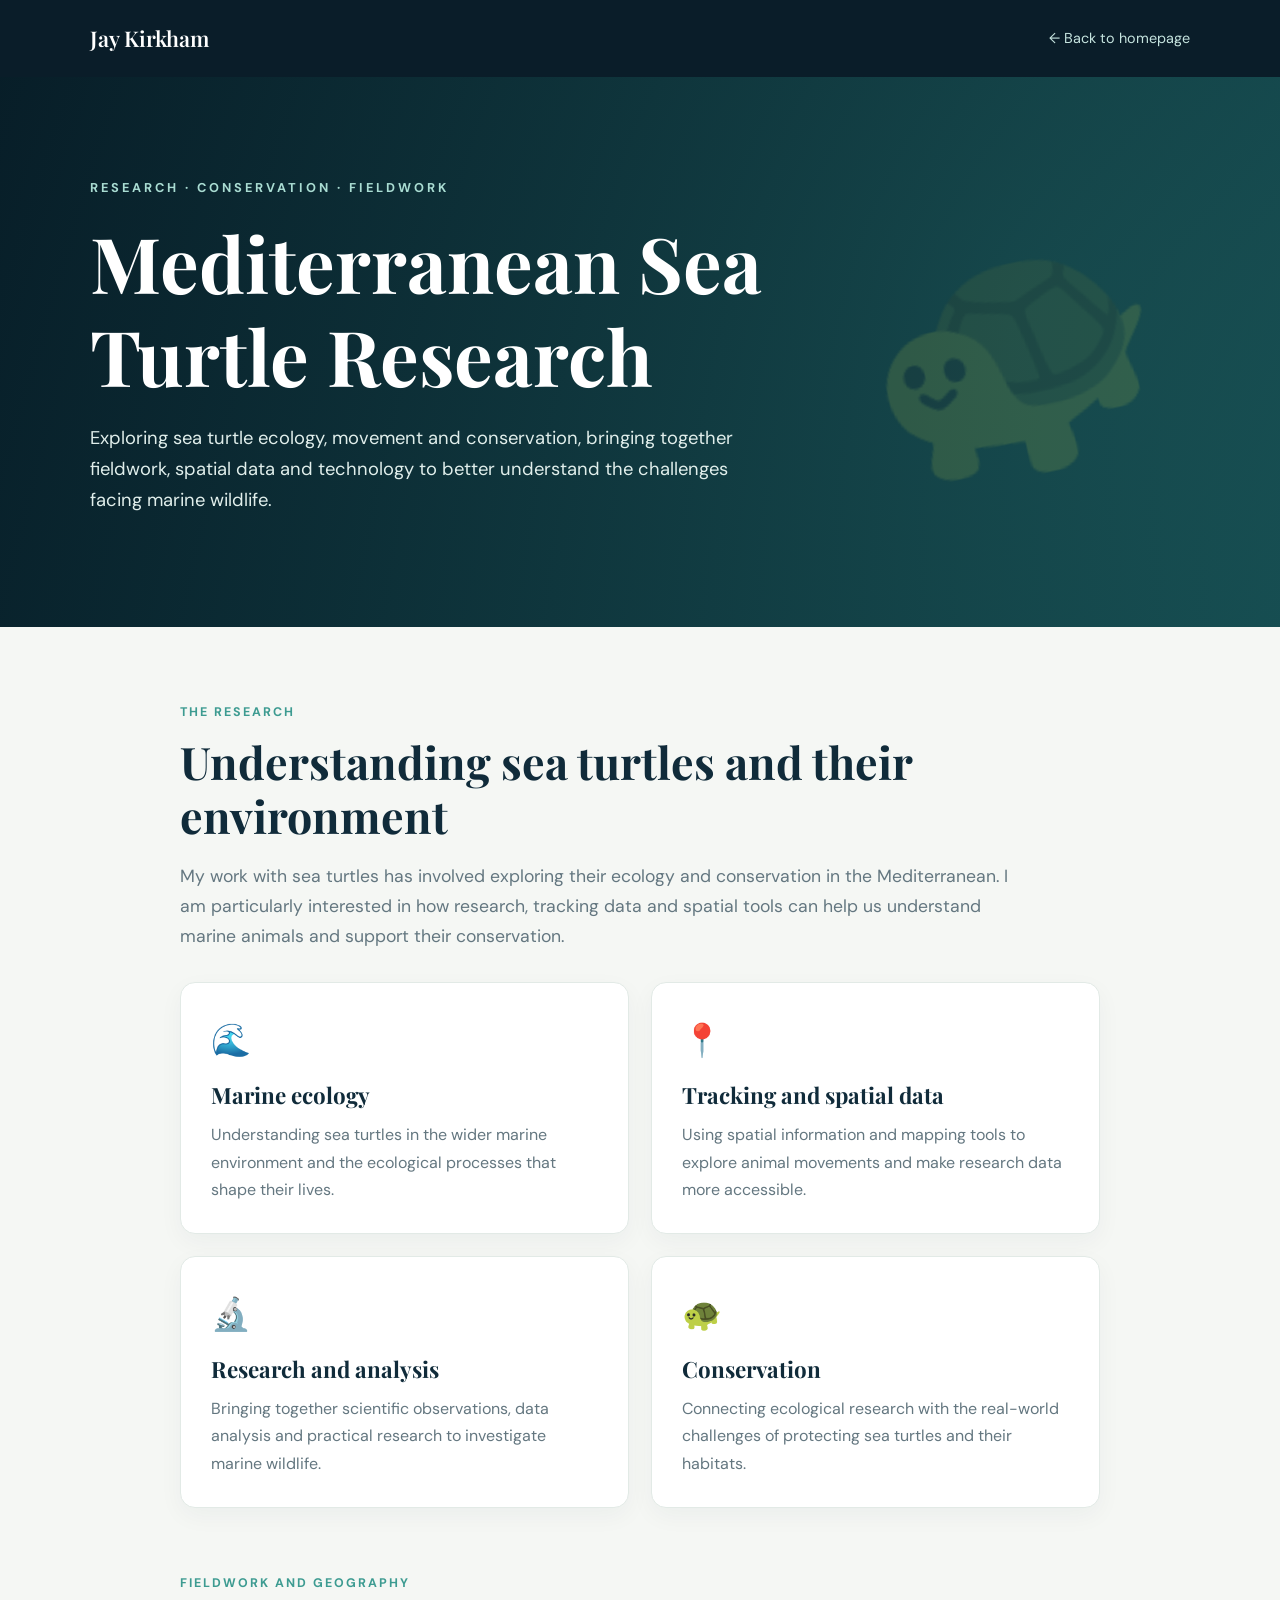
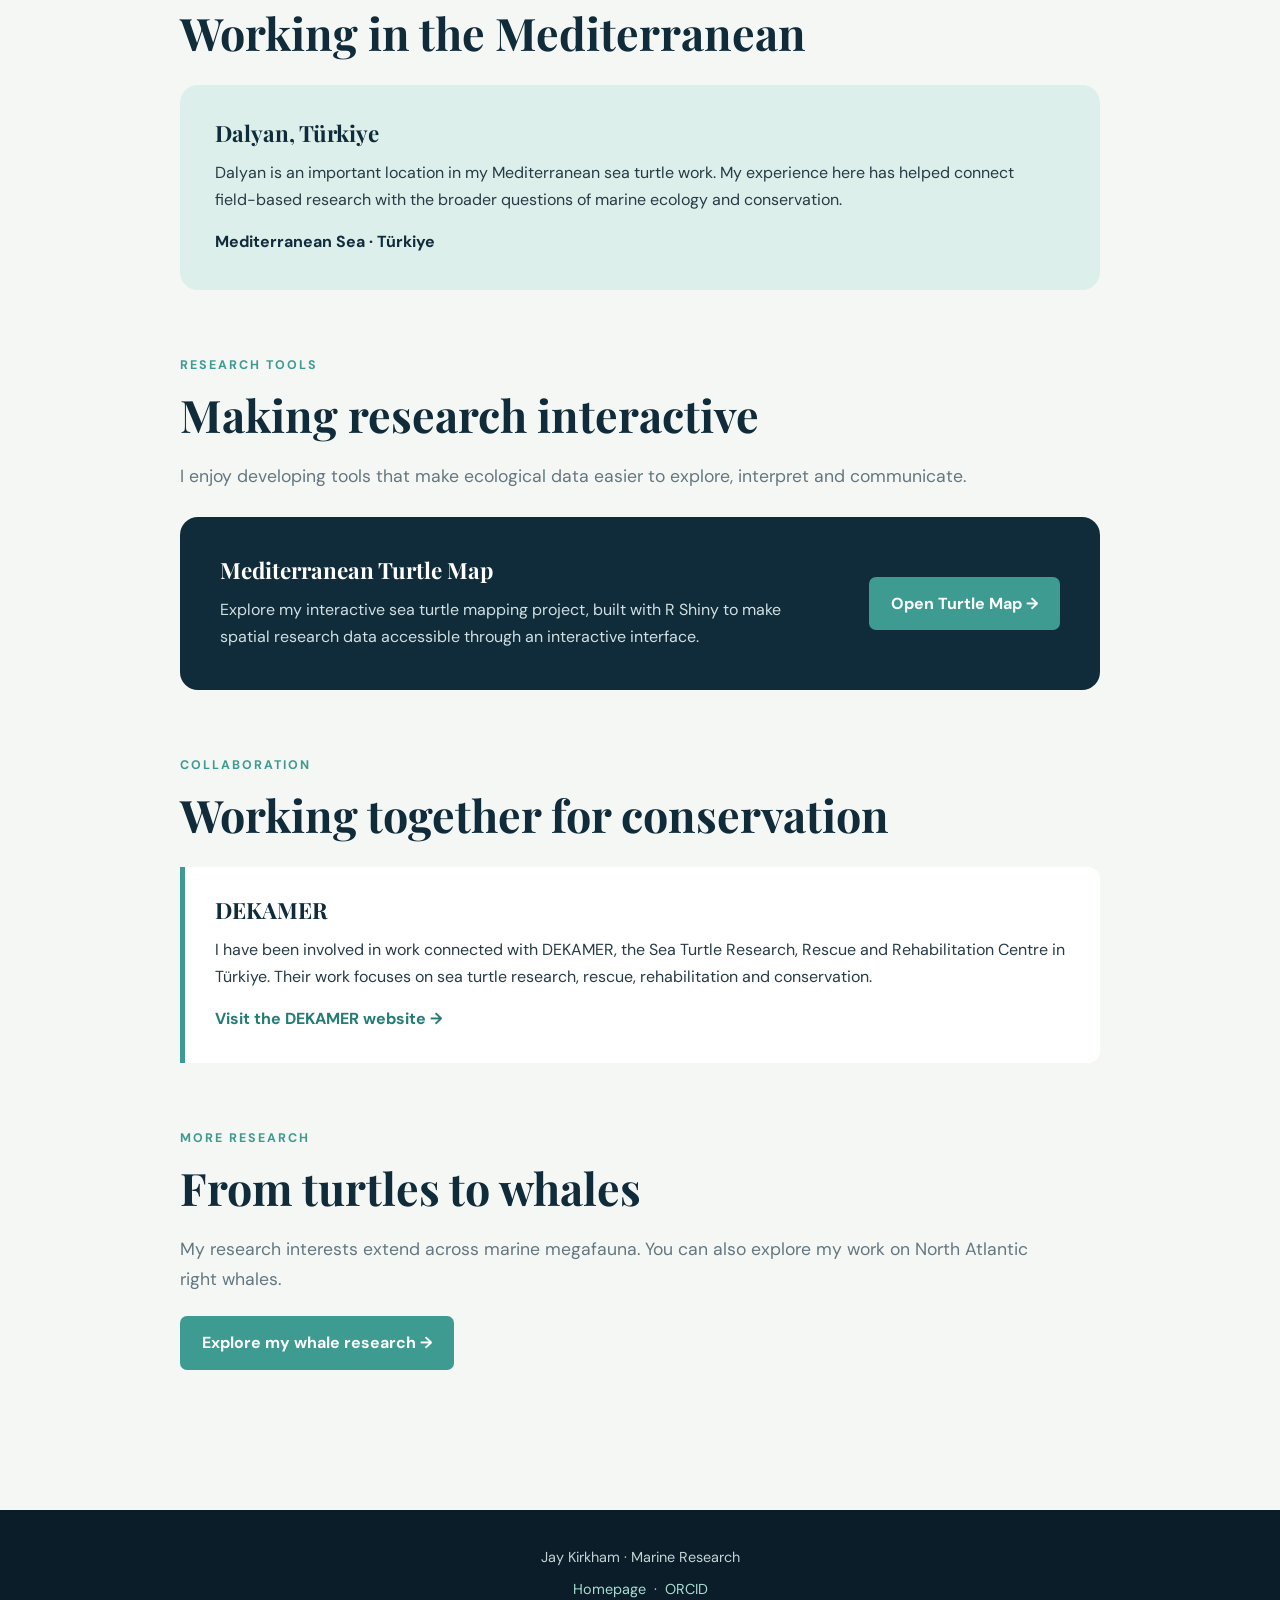
==== turtles.html @ 33e12a20 "Create turtles.html" ====
<!DOCTYPE html>
<html lang="en">
<head>
  <meta charset="UTF-8">
  <meta name="viewport" content="width=device-width, initial-scale=1.0">
  <title>Sea Turtle Research | Jay Kirkham</title>

  <link rel="preconnect" href="https://fonts.googleapis.com">
  <link rel="preconnect" href="https://fonts.gstatic.com" crossorigin>
  <link href="https://fonts.googleapis.com/css2?family=DM+Sans:wght@400;500;600;700&family=Playfair+Display:wght@500;600;700&display=swap" rel="stylesheet">

  <style>
    :root {
      --navy: #102b3a;
      --deep: #0a1d29;
      --teal: #3d9b91;
      --light-teal: #dcefeb;
      --cream: #f5f7f4;
      --text: #263b45;
      --muted: #647780;
      --white: #ffffff;
    }

    * {
      box-sizing: border-box;
      margin: 0;
      padding: 0;
    }

    body {
      background: var(--cream);
      color: var(--text);
      font-family: 'DM Sans', sans-serif;
      line-height: 1.7;
    }

    a {
      color: inherit;
    }

    .navbar {
      background: var(--deep);
      color: white;
      padding: 20px 7%;
      display: flex;
      justify-content: space-between;
      align-items: center;
      gap: 20px;
    }

    .brand {
      font-family: 'Playfair Display', serif;
      font-size: 1.35rem;
      font-weight: 600;
      text-decoration: none;
    }

    .back-link {
      color: #c6e4df;
      text-decoration: none;
      font-size: 0.9rem;
    }

    .back-link:hover {
      color: white;
    }

    .hero {
      background:
        linear-gradient(110deg, rgba(7, 29, 39, 0.94), rgba(17, 72, 77, 0.83)),
        radial-gradient(circle at 80% 40%, #438f83, #102b3a);
      color: white;
      padding: 100px 7% 110px;
      position: relative;
      overflow: hidden;
    }

    .hero::after {
      content: "🐢";
      position: absolute;
      right: 9%;
      top: 50%;
      transform: translateY(-50%) rotate(-12deg);
      font-size: clamp(120px, 19vw, 250px);
      opacity: 0.16;
      pointer-events: none;
    }

    .hero-content {
      max-width: 780px;
      position: relative;
      z-index: 1;
    }

    .eyebrow {
      color: #a9dcd2;
      text-transform: uppercase;
      letter-spacing: 3px;
      font-size: 0.8rem;
      font-weight: 700;
      margin-bottom: 18px;
    }

    h1, h2, h3 {
      font-family: 'Playfair Display', serif;
      line-height: 1.2;
    }

    h1 {
      font-size: clamp(2.7rem, 6vw, 4.8rem);
      margin-bottom: 22px;
    }

    .hero p {
      color: #e0eeeb;
      font-size: 1.15rem;
      max-width: 650px;
    }

    .content {
      max-width: 1100px;
      margin: auto;
      padding: 75px 7%;
    }

    .section {
      margin-bottom: 65px;
    }

    .section-label {
      color: var(--teal);
      text-transform: uppercase;
      font-size: 0.78rem;
      letter-spacing: 2px;
      font-weight: 700;
      margin-bottom: 12px;
    }

    h2 {
      color: var(--navy);
      font-size: clamp(2rem, 4vw, 2.8rem);
      margin-bottom: 20px;
    }

    h3 {
      color: var(--navy);
      font-size: 1.4rem;
      margin-bottom: 12px;
    }

    .intro {
      font-size: 1.1rem;
      color: var(--muted);
      max-width: 850px;
    }

    .cards {
      display: grid;
      grid-template-columns: repeat(2, minmax(0, 1fr));
      gap: 22px;
      margin-top: 30px;
    }

    .card {
      background: white;
      border-radius: 15px;
      padding: 30px;
      border: 1px solid #e2eae6;
      box-shadow: 0 8px 25px rgba(16, 43, 58, 0.045);
    }

    .card-icon {
      font-size: 2rem;
      margin-bottom: 15px;
    }

    .card p {
      color: var(--muted);
    }

    .location-panel {
      background: var(--light-teal);
      border-radius: 18px;
      padding: 35px;
      margin-top: 25px;
    }

    .location-panel p {
      max-width: 800px;
    }

    .location-name {
      color: var(--navy);
      font-weight: 700;
      margin-top: 15px;
    }

    .app-panel {
      background: var(--navy);
      color: white;
      border-radius: 18px;
      padding: 40px;
      display: flex;
      justify-content: space-between;
      align-items: center;
      gap: 30px;
      margin-top: 25px;
    }

    .app-panel h3 {
      color: white;
    }

    .app-panel p {
      color: #d0e0e2;
      max-width: 600px;
    }

    .button {
      display: inline-block;
      background: var(--teal);
      color: white;
      text-decoration: none;
      padding: 13px 22px;
      border-radius: 7px;
      font-weight: 700;
      white-space: nowrap;
      transition: background 0.2s, transform 0.2s;
    }

    .button:hover {
      background: #307e76;
      transform: translateY(-2px);
    }

    .collaboration {
      background: white;
      border-left: 5px solid var(--teal);
      padding: 30px;
      border-radius: 0 12px 12px 0;
      margin-top: 25px;
    }

    .collaboration a {
      color: #247c75;
      font-weight: 700;
      text-decoration: none;
    }

    .collaboration a:hover {
      text-decoration: underline;
    }

    footer {
      background: var(--deep);
      color: #c4d3d5;
      padding: 35px 7%;
      text-align: center;
      font-size: 0.9rem;
    }

    footer a {
      color: #a9dcd2;
      text-decoration: none;
    }

    @media (max-width: 700px) {
      .navbar {
        align-items: flex-start;
        flex-direction: column;
      }

      .hero {
        padding: 75px 7%;
      }

      .hero::after {
        right: 2%;
        top: 75%;
        font-size: 130px;
      }

      .cards {
        grid-template-columns: 1fr;
      }

      .app-panel {
        align-items: flex-start;
        flex-direction: column;
        padding: 30px;
      }

      .content {
        padding-top: 55px;
      }
    }
  </style>
</head>

<body>

  <nav class="navbar">
    <a class="brand" href="index.html">Jay Kirkham</a>
    <a class="back-link" href="index.html">← Back to homepage</a>
  </nav>

  <header class="hero">
    <div class="hero-content">
      <div class="eyebrow">Research · Conservation · Fieldwork</div>
      <h1>Mediterranean Sea Turtle Research</h1>
      <p>
        Exploring sea turtle ecology, movement and conservation,
        bringing together fieldwork, spatial data and technology
        to better understand the challenges facing marine wildlife.
      </p>
    </div>
  </header>

  <main class="content">

    <section class="section">
      <div class="section-label">The research</div>
      <h2>Understanding sea turtles and their environment</h2>
      <p class="intro">
        My work with sea turtles has involved exploring their ecology
        and conservation in the Mediterranean. I am particularly
        interested in how research, tracking data and spatial tools
        can help us understand marine animals and support their
        conservation.
      </p>

      <div class="cards">
        <article class="card">
          <div class="card-icon">🌊</div>
          <h3>Marine ecology</h3>
          <p>
            Understanding sea turtles in the wider marine environment
            and the ecological processes that shape their lives.
          </p>
        </article>

        <article class="card">
          <div class="card-icon">📍</div>
          <h3>Tracking and spatial data</h3>
          <p>
            Using spatial information and mapping tools to explore
            animal movements and make research data more accessible.
          </p>
        </article>

        <article class="card">
          <div class="card-icon">🔬</div>
          <h3>Research and analysis</h3>
          <p>
            Bringing together scientific observations, data analysis
            and practical research to investigate marine wildlife.
          </p>
        </article>

        <article class="card">
          <div class="card-icon">🐢</div>
          <h3>Conservation</h3>
          <p>
            Connecting ecological research with the real-world
            challenges of protecting sea turtles and their habitats.
          </p>
        </article>
      </div>
    </section>

    <section class="section">
      <div class="section-label">Fieldwork and geography</div>
      <h2>Working in the Mediterranean</h2>

      <div class="location-panel">
        <h3>Dalyan, Türkiye</h3>
        <p>
          Dalyan is an important location in my Mediterranean sea
          turtle work. My experience here has helped connect
          field-based research with the broader questions of
          marine ecology and conservation.
        </p>
        <div class="location-name">Mediterranean Sea · Türkiye</div>
      </div>
    </section>

    <section class="section">
      <div class="section-label">Research tools</div>
      <h2>Making research interactive</h2>
      <p class="intro">
        I enjoy developing tools that make ecological data easier
        to explore, interpret and communicate.
      </p>

      <div class="app-panel">
        <div>
          <h3>Mediterranean Turtle Map</h3>
          <p>
            Explore my interactive sea turtle mapping project,
            built with R Shiny to make spatial research data
            accessible through an interactive interface.
          </p>
        </div>
        <a class="button"
           href="https://0uq6q4-jay-kirkham.shinyapps.io/Med_Turtle_Map/"
           target="_blank"
           rel="noopener noreferrer">
          Open Turtle Map →
        </a>
      </div>
    </section>

    <section class="section">
      <div class="section-label">Collaboration</div>
      <h2>Working together for conservation</h2>

      <div class="collaboration">
        <h3>DEKAMER</h3>
        <p>
          I have been involved in work connected with DEKAMER,
          the Sea Turtle Research, Rescue and Rehabilitation Centre
          in Türkiye. Their work focuses on sea turtle research,
          rescue, rehabilitation and conservation.
        </p>
        <p style="margin-top: 15px;">
          <a href="https://dekamer.org.tr/index-eng.html"
             target="_blank"
             rel="noopener noreferrer">
            Visit the DEKAMER website →
          </a>
        </p>
      </div>
    </section>

    <section class="section">
      <div class="section-label">More research</div>
      <h2>From turtles to whales</h2>
      <p class="intro">
        My research interests extend across marine megafauna.
        You can also explore my work on North Atlantic right whales.
      </p>
      <p style="margin-top: 22px;">
        <a class="button" href="whales.html">Explore my whale research →</a>
      </p>
    </section>

  </main>

  <footer>
    <p>Jay Kirkham · Marine Research</p>
    <p style="margin-top: 8px;">
      <a href="index.html">Homepage</a>
      &nbsp;·&nbsp;
      <a href="https://orcid.org/0000-0002-2782-526X"
         target="_blank"
         rel="noopener noreferrer">ORCID</a>
    </p>
  </footer>

</body>
</html>
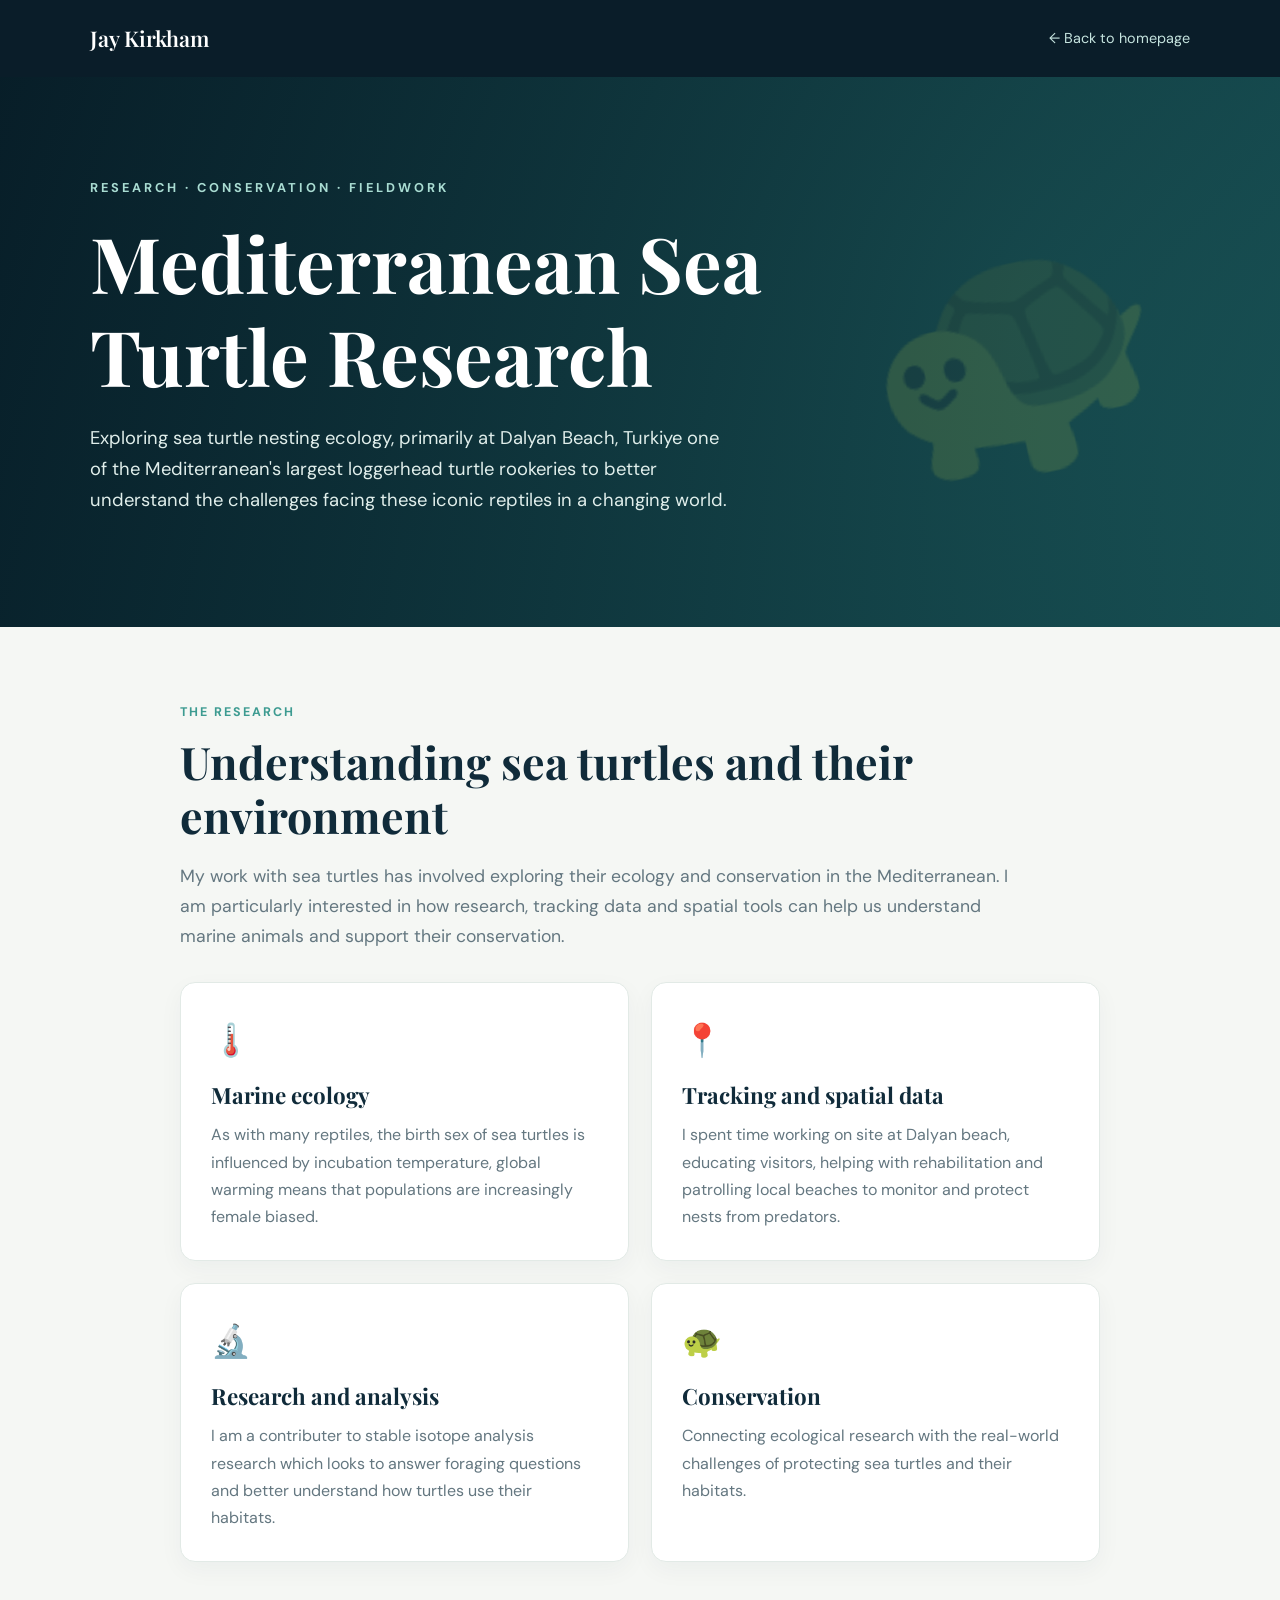
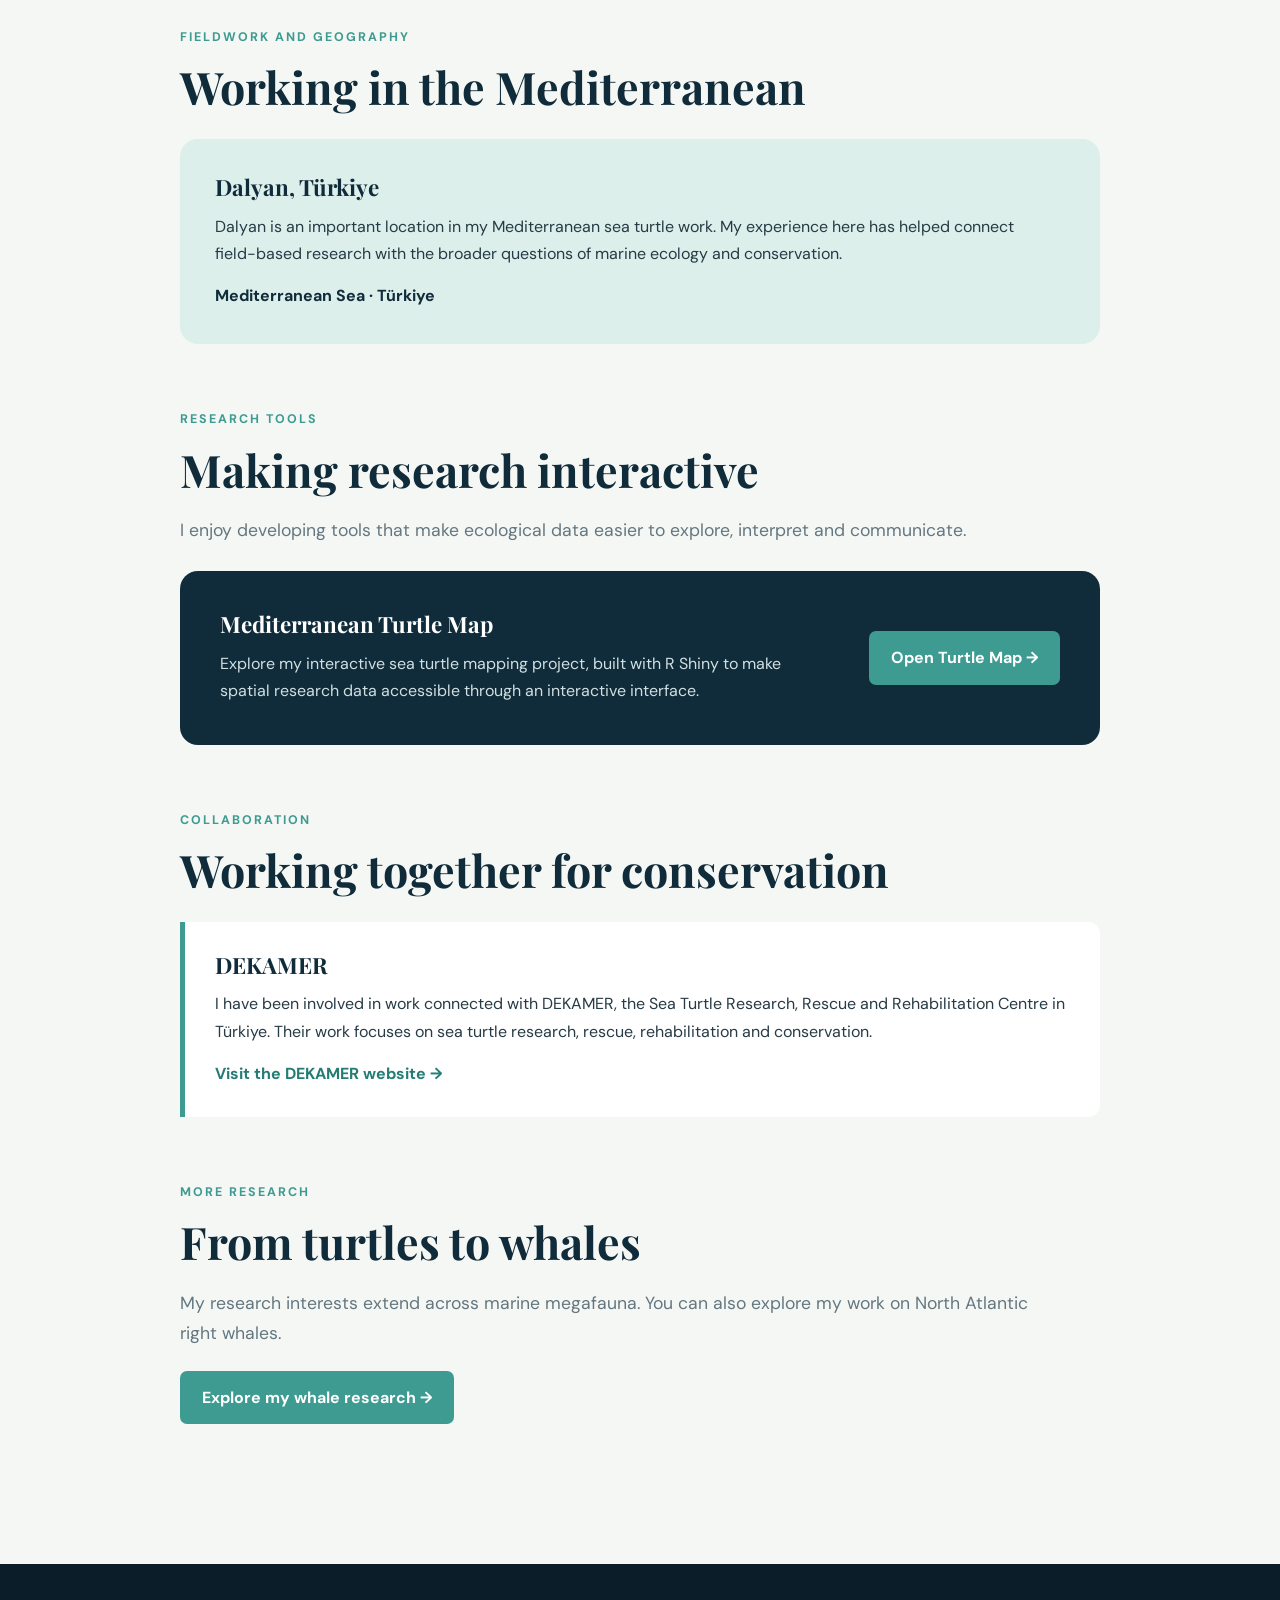
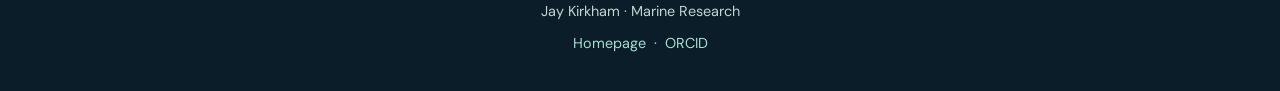
==== commit b4b3093a: "Update turtles.html" ====
--- a/turtles.html
+++ b/turtles.html
@@ -310,9 +310,9 @@
       <div class="eyebrow">Research · Conservation · Fieldwork</div>
       <h1>Mediterranean Sea Turtle Research</h1>
       <p>
-        Exploring sea turtle ecology, movement and conservation,
-        bringing together fieldwork, spatial data and technology
-        to better understand the challenges facing marine wildlife.
+        Exploring sea turtle nesting ecology, primarily at Dalyan Beach, Turkiye
+        one of the Mediterranean's largest loggerhead turtle rookeries
+        to better understand the challenges facing these iconic reptiles in a changing world.
       </p>
     </div>
   </header>
@@ -332,11 +332,11 @@
 
       <div class="cards">
         <article class="card">
-          <div class="card-icon">🌊</div>
+          <div class="card-icon">🌡️</div>
           <h3>Marine ecology</h3>
           <p>
-            Understanding sea turtles in the wider marine environment
-            and the ecological processes that shape their lives.
+            As with many reptiles, the birth sex of sea turtles is influenced by incubation temperature, 
+            global warming means that populations are increasingly female biased.
           </p>
         </article>
 
@@ -344,8 +344,9 @@
           <div class="card-icon">📍</div>
           <h3>Tracking and spatial data</h3>
           <p>
-            Using spatial information and mapping tools to explore
-            animal movements and make research data more accessible.
+            I spent time working on site at Dalyan beach, educating visitors, 
+            helping with rehabilitation and patrolling local beaches to monitor 
+            and protect nests from predators.
           </p>
         </article>
 
@@ -353,8 +354,8 @@
           <div class="card-icon">🔬</div>
           <h3>Research and analysis</h3>
           <p>
-            Bringing together scientific observations, data analysis
-            and practical research to investigate marine wildlife.
+            I am a contributer to stable isotope analysis research which looks to 
+            answer foraging questions and better understand how turtles use their habitats.
           </p>
         </article>
 
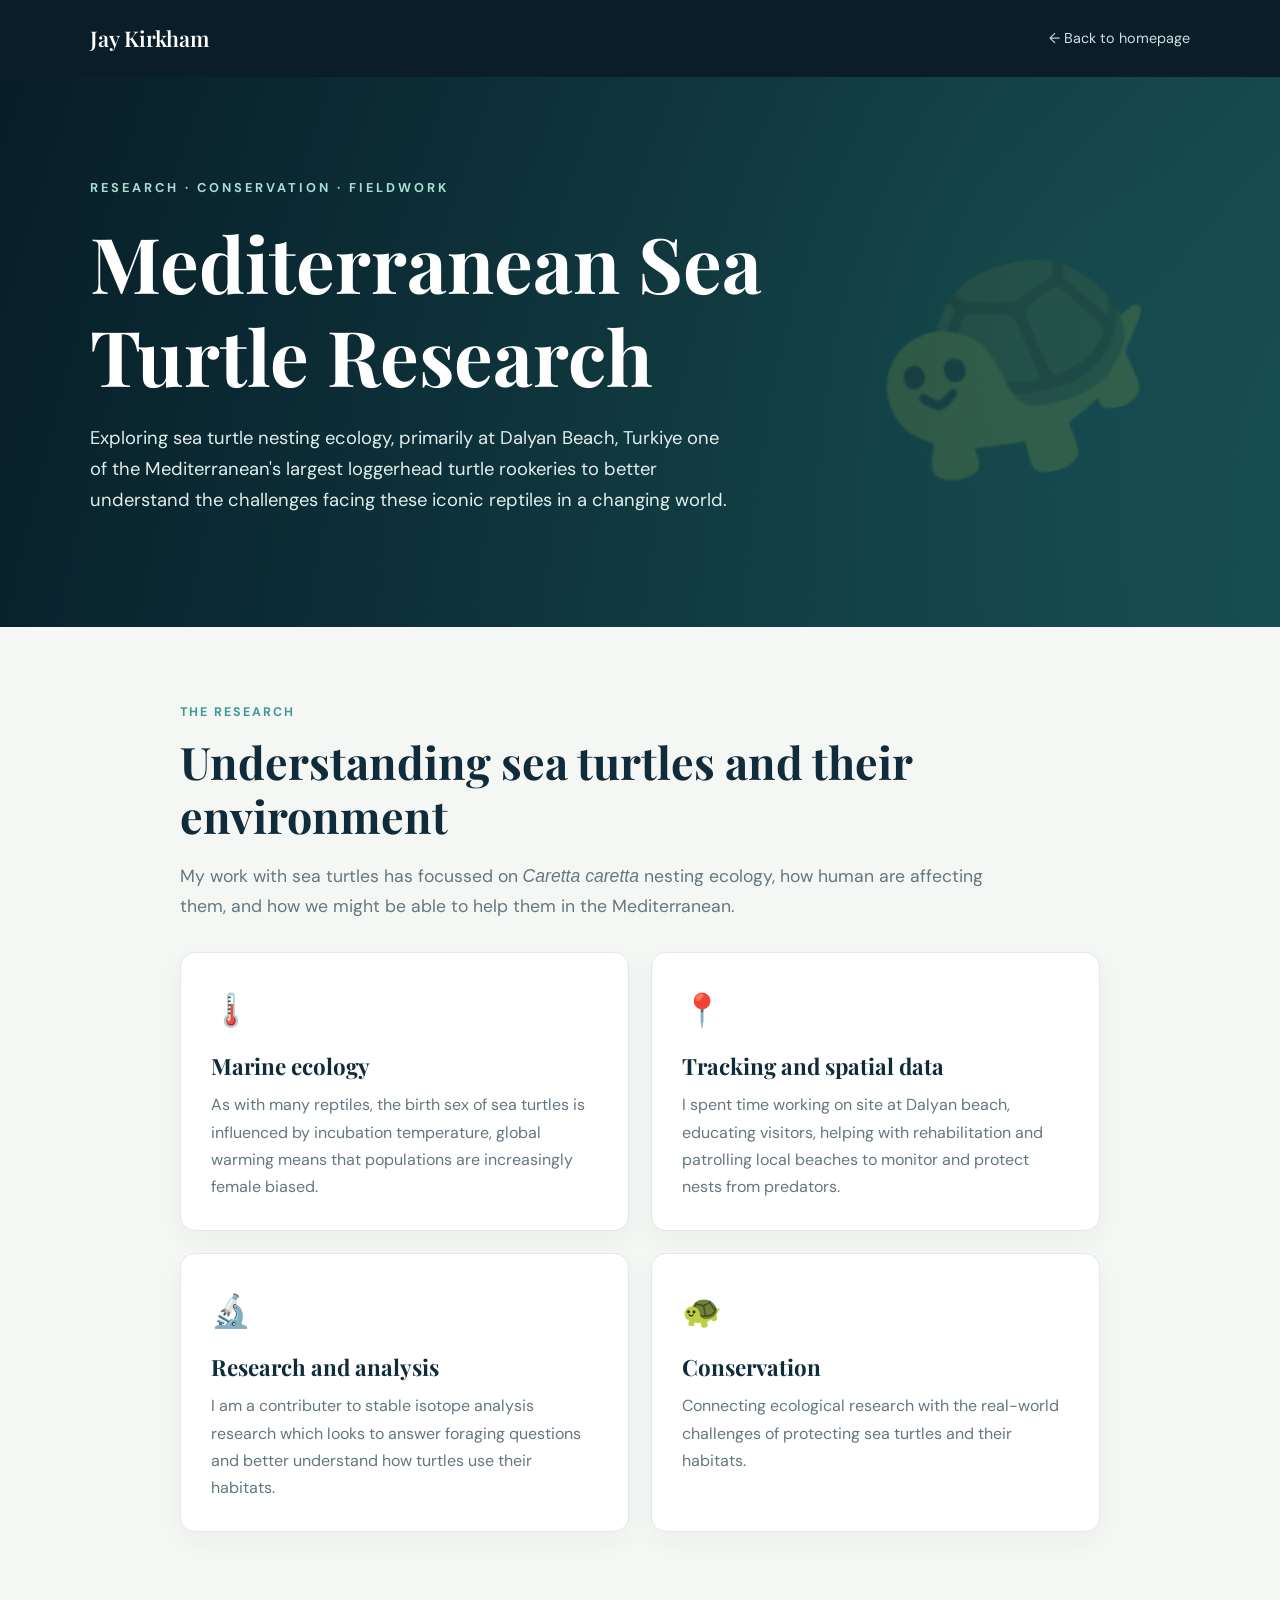
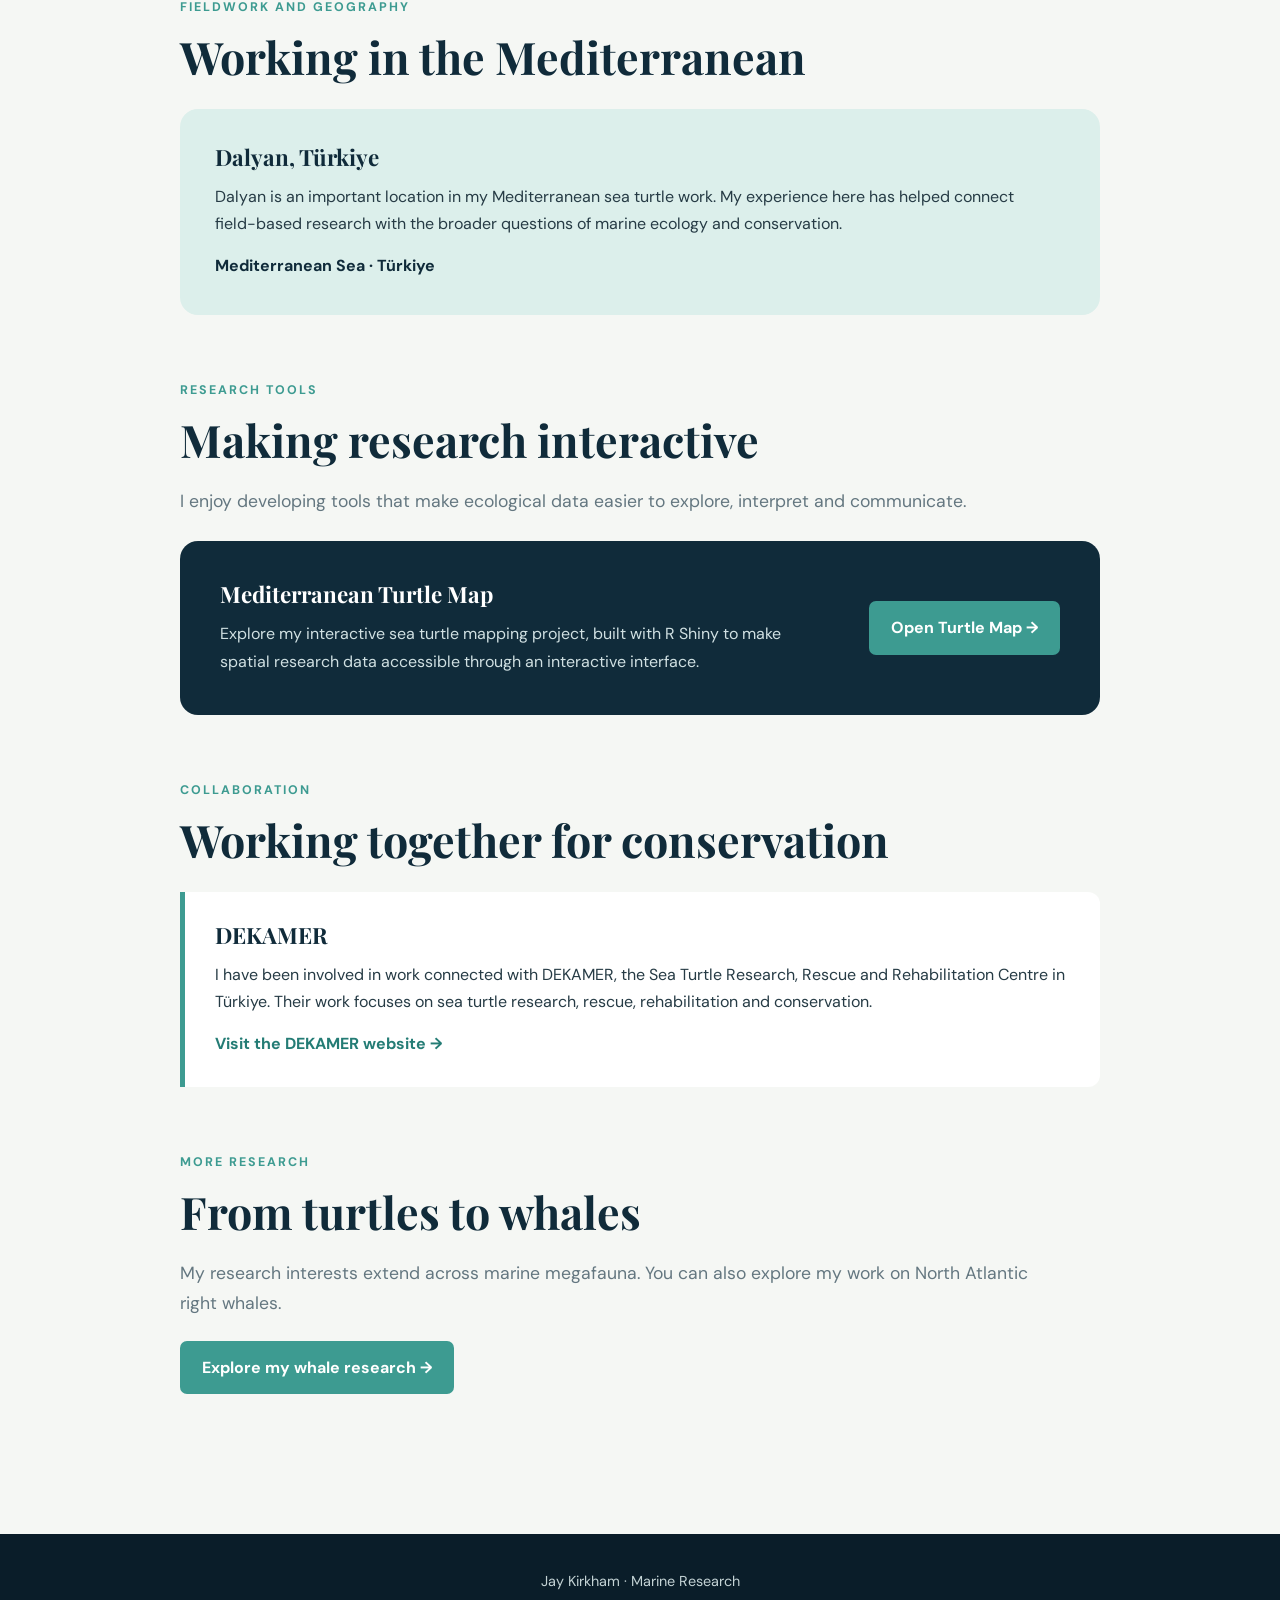
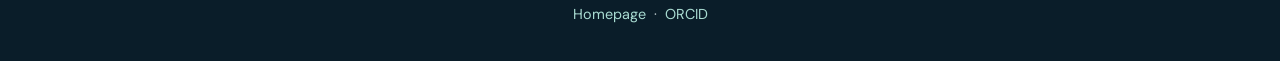
==== commit 18f2f4fd: "Update turtles.html" ====
--- a/turtles.html
+++ b/turtles.html
@@ -323,11 +323,9 @@
       <div class="section-label">The research</div>
       <h2>Understanding sea turtles and their environment</h2>
       <p class="intro">
-        My work with sea turtles has involved exploring their ecology
-        and conservation in the Mediterranean. I am particularly
-        interested in how research, tracking data and spatial tools
-        can help us understand marine animals and support their
-        conservation.
+        My work with sea turtles has focussed on <em>Caretta caretta</em>
+        nesting ecology, how human are affecting them, and how we might 
+        be able to help them in the Mediterranean. 
       </p>
 
       <div class="cards">
